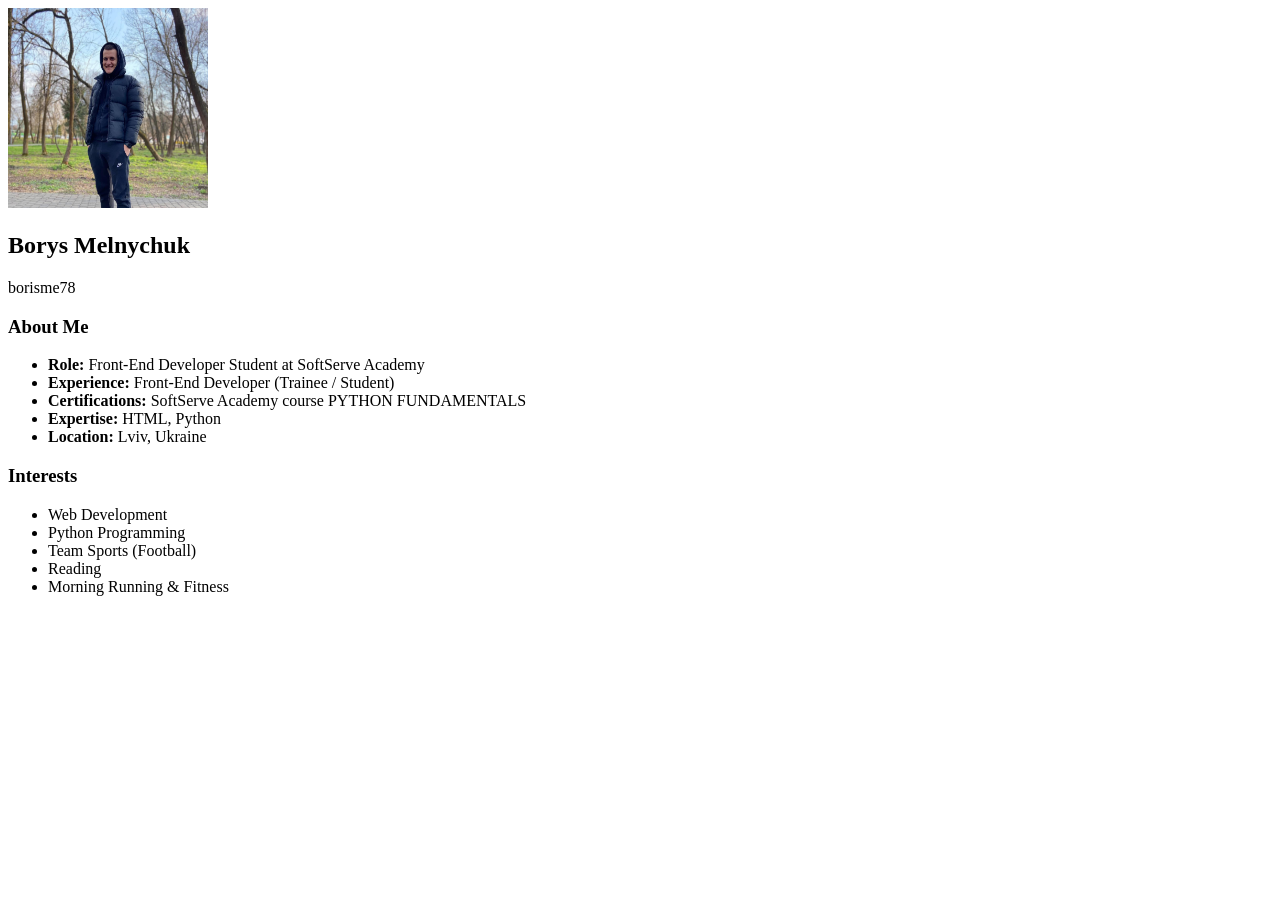
==== index.html @ 4f9c808f "add profile" ====
<!DOCTYPE html>
<html lang="en">
<head>
    <meta charset="UTF-8">
    <meta name="viewport" content="width=device-width, initial-scale=1.0">
    <title>Borys Melnychuk | Profile</title>
</head>
<body>
    <div>
        <aside>

            <div>
                <img src="img1.jpg" alt="Profile Photo" width="200" height="200">
            </div>

            <div>
                <h1>Borys Melnychuk</h1>
                <p>borisme78</p>
            </div>

        </aside>

        <main>
            <section>
                <h3>About Me</h3>
                <ul>
                    <li><strong>Role:</strong> Front-End Developer Student at SoftServe Academy</li>
                    <li><strong>Experience:</strong> Front-End Developer (Trainee / Student)</li>
                    <li><strong>Certifications:</strong> SoftServe Academy course PYTHON FUNDAMENTALS </li>
                    <li><strong>Expertise:</strong> HTML, Python</li>
                    <li><strong>Location:</strong> Lviv, Ukraine</li>
                </ul>
            </section>
            <section>
                <h3>Interests</h3>
                <ul>
                    <li>Web Development</li>
                    <li>Python Programming</li>
                    <li>Team Sports (Football)</li>
                    <li>Reading</li>
                    <li>Morning Running & Fitness</li>
                </ul>
    
            </section>
        </main>

    </div>
    
</body>
</html>
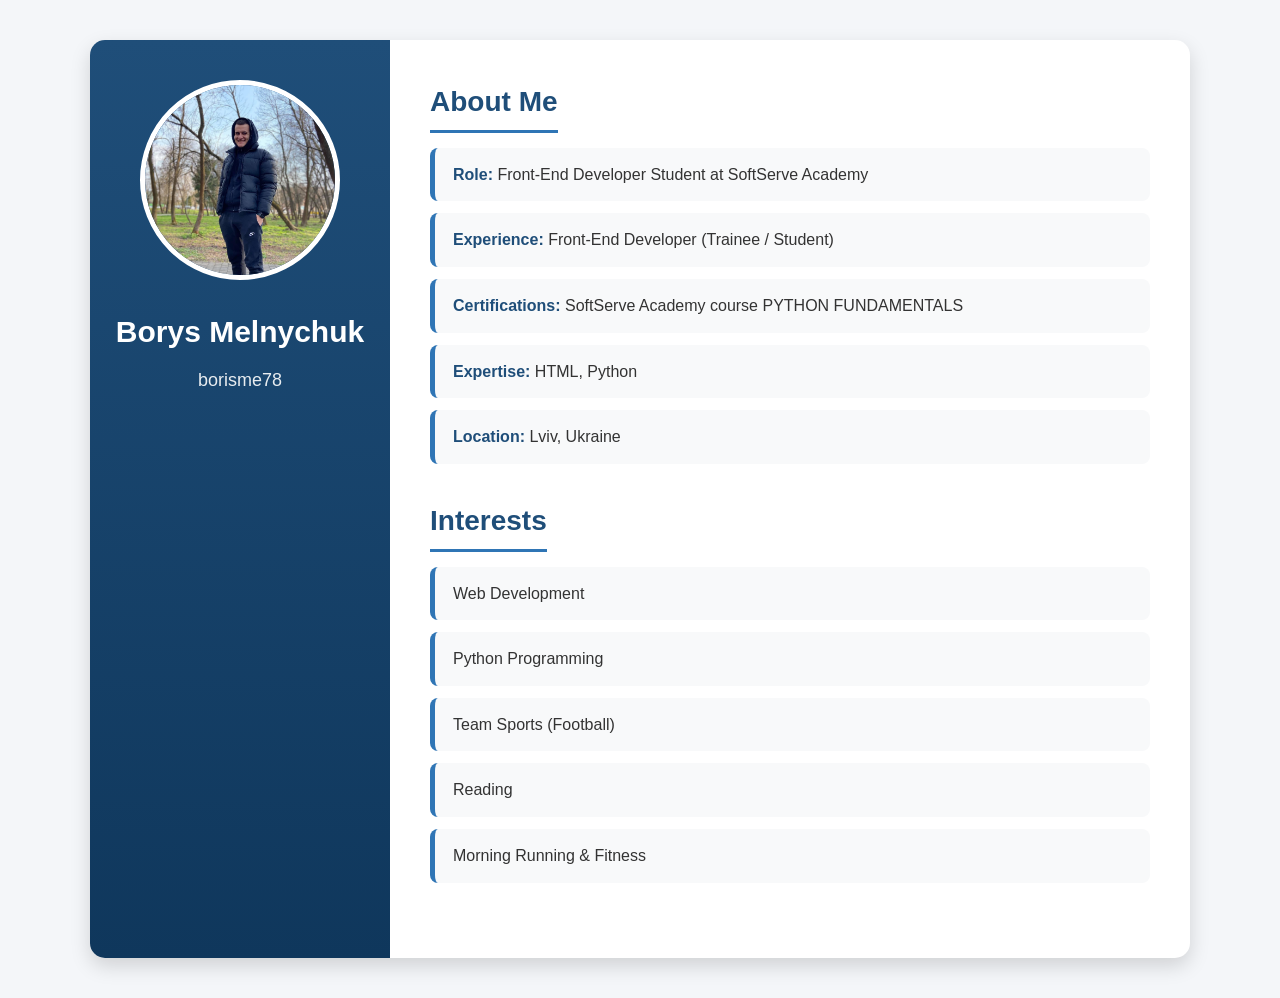
==== commit ff9878e4: "add style css" ====
--- a/index.html
+++ b/index.html
@@ -1,50 +1,55 @@
 <!DOCTYPE html>
 <html lang="en">
-<head>
-    <meta charset="UTF-8">
-    <meta name="viewport" content="width=device-width, initial-scale=1.0">
+  <head>
+    <meta charset="UTF-8" />
+    <meta name="viewport" content="width=device-width, initial-scale=1.0" />
     <title>Borys Melnychuk | Profile</title>
-</head>
-<body>
+    <link rel="stylesheet" href="style.css">
+  </head>
+  <body>
     <div>
-        <aside>
+      <aside>
+        <div>
+          <img src="img1.jpg" alt="Profile Photo" width="200" height="200" />
+        </div>
 
-            <div>
-                <img src="img1.jpg" alt="Profile Photo" width="200" height="200">
-            </div>
+        <div>
+          <h1>Borys Melnychuk</h1>
+          <p>borisme78</p>
+        </div>
+      </aside>
 
-            <div>
-                <h1>Borys Melnychuk</h1>
-                <p>borisme78</p>
-            </div>
-
-        </aside>
-
-        <main>
-            <section>
-                <h3>About Me</h3>
-                <ul>
-                    <li><strong>Role:</strong> Front-End Developer Student at SoftServe Academy</li>
-                    <li><strong>Experience:</strong> Front-End Developer (Trainee / Student)</li>
-                    <li><strong>Certifications:</strong> SoftServe Academy course PYTHON FUNDAMENTALS </li>
-                    <li><strong>Expertise:</strong> HTML, Python</li>
-                    <li><strong>Location:</strong> Lviv, Ukraine</li>
-                </ul>
-            </section>
-            <section>
-                <h3>Interests</h3>
-                <ul>
-                    <li>Web Development</li>
-                    <li>Python Programming</li>
-                    <li>Team Sports (Football)</li>
-                    <li>Reading</li>
-                    <li>Morning Running & Fitness</li>
-                </ul>
-    
-            </section>
-        </main>
-
+      <main>
+        <section>
+          <h3>About Me</h3>
+          <ul>
+            <li>
+              <strong>Role:</strong> Front-End Developer Student at SoftServe
+              Academy
+            </li>
+            <li>
+              <strong>Experience:</strong> Front-End Developer (Trainee /
+              Student)
+            </li>
+            <li>
+              <strong>Certifications:</strong> SoftServe Academy course PYTHON
+              FUNDAMENTALS
+            </li>
+            <li><strong>Expertise:</strong> HTML, Python</li>
+            <li><strong>Location:</strong> Lviv, Ukraine</li>
+          </ul>
+        </section>
+        <section>
+          <h3>Interests</h3>
+          <ul>
+            <li>Web Development</li>
+            <li>Python Programming</li>
+            <li>Team Sports (Football)</li>
+            <li>Reading</li>
+            <li>Morning Running & Fitness</li>
+          </ul>
+        </section>
+      </main>
     </div>
-    
-</body>
-</html>+  </body>
+</html>
--- a/style.css
+++ b/style.css
@@ -0,0 +1,122 @@
+/* Загальні стилі */
+* {
+  margin: 0;
+  padding: 0;
+  box-sizing: border-box;
+}
+
+body {
+  font-family: Arial, Helvetica, sans-serif;
+  background-color: #f4f6f9;
+  color: #333;
+  line-height: 1.6;
+}
+
+/* Основний контейнер */
+body > div {
+  display: flex;
+  max-width: 1100px;
+  margin: 40px auto;
+  background: white;
+  border-radius: 15px;
+  overflow: hidden;
+  box-shadow: 0 8px 20px rgba(0, 0, 0, 0.15);
+}
+
+/* Ліва панель */
+aside {
+  width: 300px;
+  background: linear-gradient(180deg, #1f4e79, #0f375c);
+  color: white;
+  text-align: center;
+  padding: 40px 20px;
+}
+
+/* Фото */
+aside img {
+  border-radius: 50%;
+  border: 5px solid white;
+  object-fit: cover;
+  margin-bottom: 20px;
+}
+
+/* Ім'я */
+aside h1 {
+  font-size: 30px;
+  margin-bottom: 10px;
+}
+
+/* Username */
+aside p {
+  font-size: 18px;
+  opacity: 0.9;
+}
+
+/* Основний контент */
+main {
+  flex: 1;
+  padding: 40px;
+}
+
+/* Секції */
+section {
+  margin-bottom: 35px;
+}
+
+/* Заголовки */
+section h3 {
+  font-size: 28px;
+  color: #1f4e79;
+  margin-bottom: 15px;
+  border-bottom: 3px solid #2f75b5;
+  display: inline-block;
+  padding-bottom: 5px;
+}
+
+/* Списки */
+ul {
+  list-style: none;
+}
+
+li {
+  background: #f8f9fa;
+  margin-bottom: 12px;
+  padding: 14px 18px;
+  border-left: 5px solid #2f75b5;
+  border-radius: 8px;
+  transition: 0.3s;
+}
+
+li:hover {
+  background: #dbeeff;
+  transform: translateX(8px);
+}
+
+/* Виділення тексту */
+strong {
+  color: #1f4e79;
+}
+
+/* Адаптивність */
+@media (max-width: 768px) {
+  body > div {
+    flex-direction: column;
+    margin: 20px;
+  }
+
+  aside {
+    width: 100%;
+  }
+
+  main {
+    padding: 25px;
+  }
+
+  aside h1 {
+    font-size: 26px;
+  }
+
+  section h3 {
+    font-size: 24px;
+  }
+}
